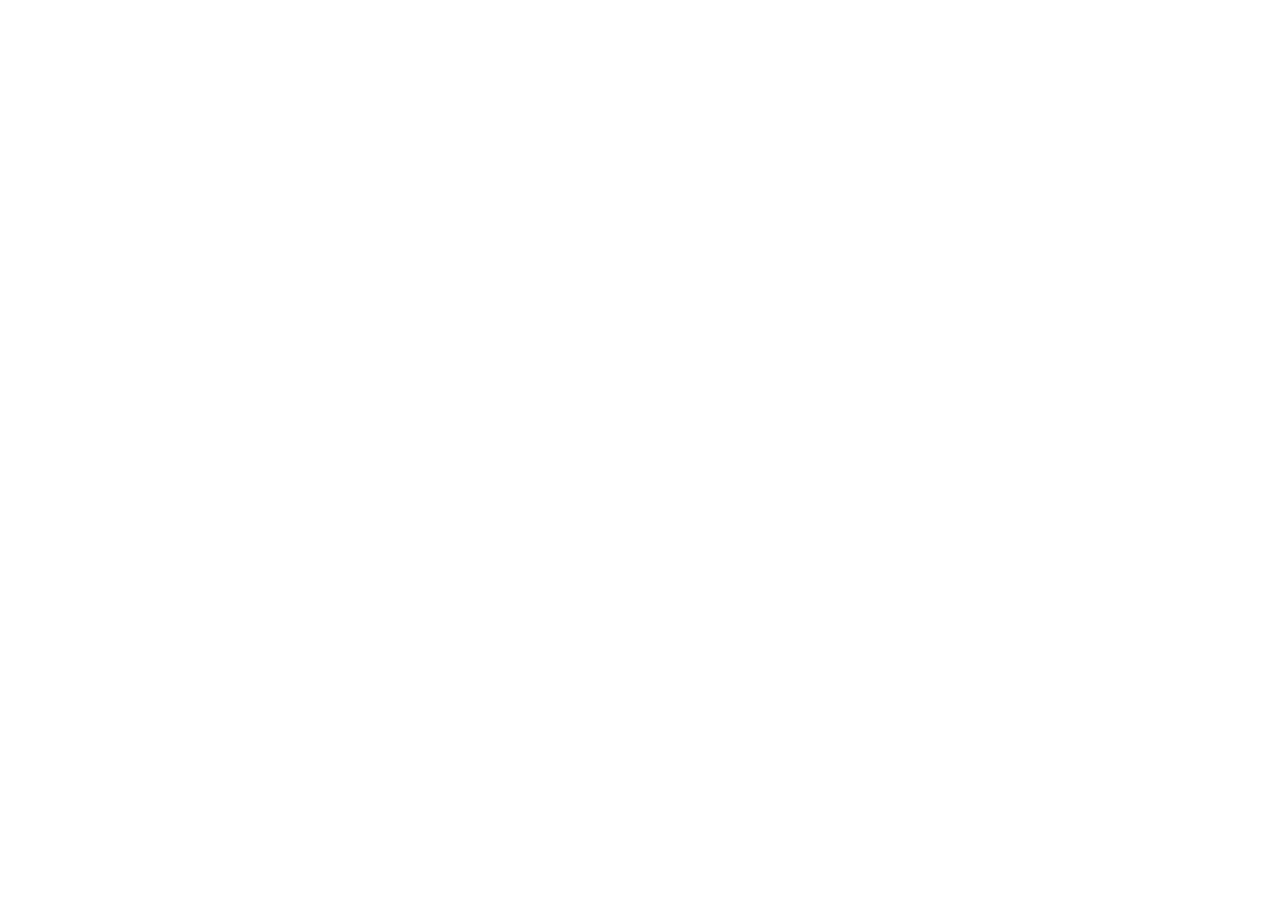
==== contact.html @ 656ab517 "Init : création du dépot,arborescense des fichiers et structure HTML de base" ====
<!doctype html>
<html lang="fr" data-theme="light">
  <head>
    <meta charset="UTF-8" />
    <meta name="viewport" content="width=device-width, initial-scale=1.0" />
    <title>AfriConnect Summit</title>
    <link rel="stylesheet" href="css/style.css" />
  </head>
  <body>
    <script src="js/main.js"></script>
  </body>
</html>
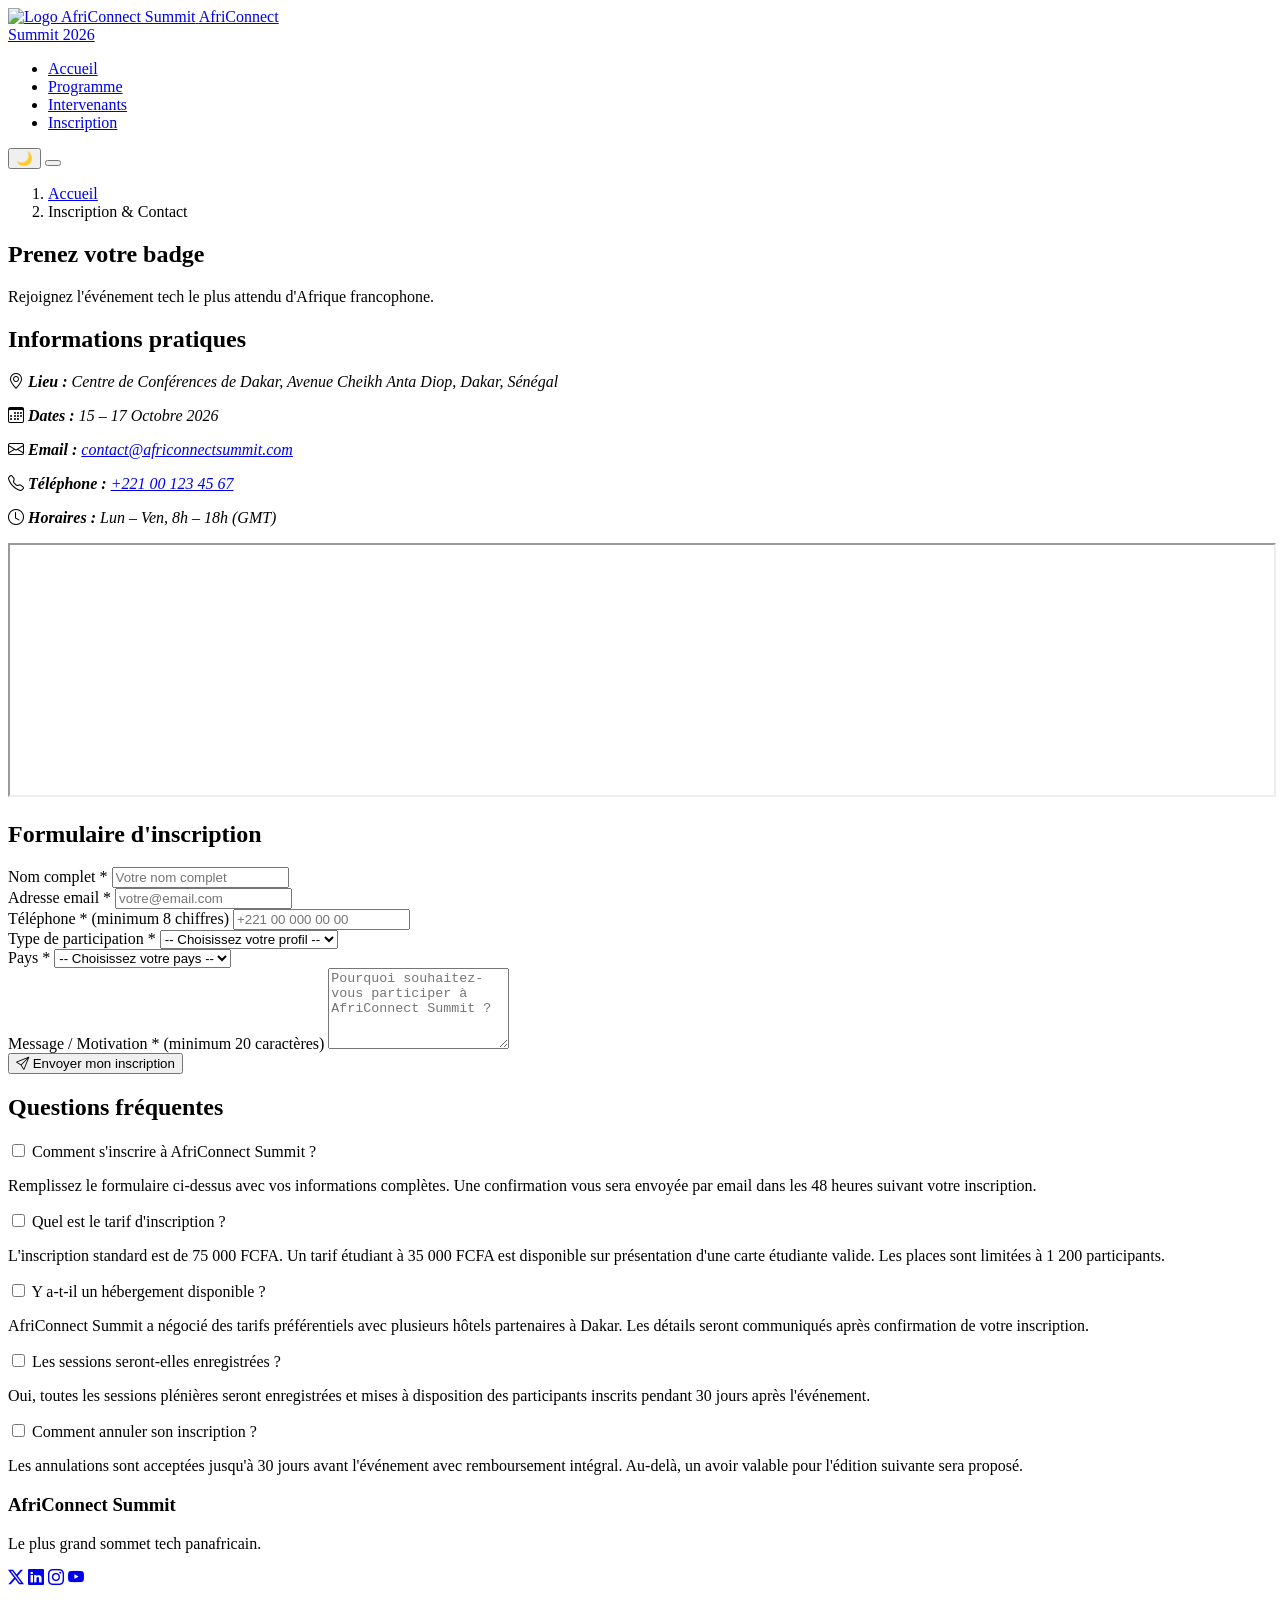
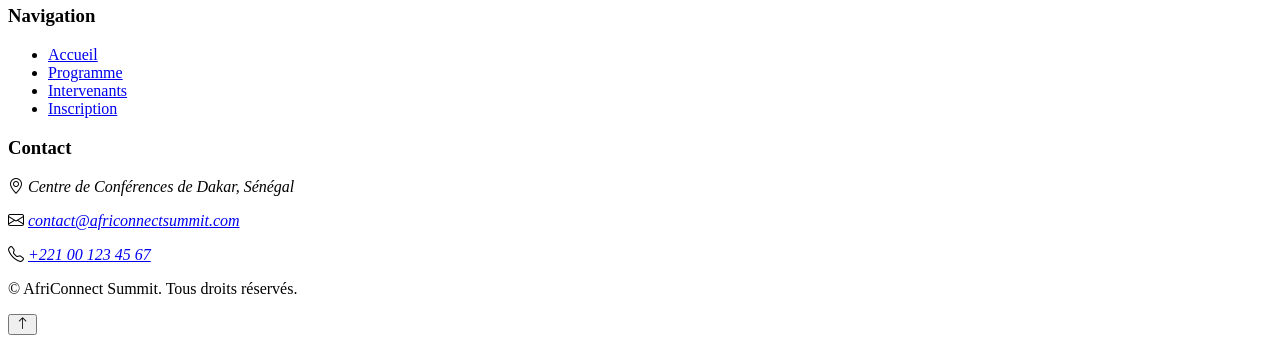
==== commit f0720155: "HTML : structure complète des 4 pages avec contenu" ====
--- a/contact.html
+++ b/contact.html
@@ -5,8 +5,287 @@
     <meta name="viewport" content="width=device-width, initial-scale=1.0" />
     <title>AfriConnect Summit</title>
     <link rel="stylesheet" href="css/style.css" />
+    <link rel="stylesheet" href="https://cdn.jsdelivr.net/npm/bootstrap-icons@1.11.3/font/bootstrap-icons.css" />
   </head>
   <body>
+    <header class="site-header">
+      <nav class="navbar" id="navbar" aria-label="Navigation principale">
+        <a href="index.html" class="navbar__brand" aria-label="AfriConnect Summit 2026 - Accueil">
+          <img src="images/logo.png" alt="Logo AfriConnect Summit" class="navbar__logo" />
+          <span>AfriConnect<br />Summit 2026</span>
+        </a>
+        <ul class="navbar__links">
+          <li><a href="index.html">Accueil</a></li>
+          <li><a href="programme.html">Programme</a></li>
+          <li><a href="intervenants.html">Intervenants</a></li>
+          <li><a href="contact.html" aria-current="page">Inscription</a></li>
+        </ul>
+        <div class="navbar__actions">
+          <button id="btn-theme" class="icon-btn" aria-label="Basculer le mode sombre">
+            <span id="theme-icon" aria-hidden="true">🌙</span>
+          </button>
+          <button id="btn-menu" class="hamburger" aria-label="Ouvrir le menu" aria-expanded="false">
+            <span></span><span></span><span></span>
+          </button>
+        </div>
+      </nav>
+    </header>
+
+    <main>
+      <section class="page-banner" aria-labelledby="contact-titre">
+        <nav class="breadcrumb" aria-label="Fil d'Ariane">
+          <ol>
+            <li><a href="index.html">Accueil</a></li>
+            <li aria-current="page">Inscription & Contact</li>
+          </ol>
+        </nav>
+        <h1 id="contact-titre">Prenez votre badge</h1>
+        <p>Rejoignez l'événement tech le plus attendu d'Afrique francophone.</p>
+      </section>
+
+      <section class="registration" aria-labelledby="form-titre">
+        <div class="registration__grid">
+          <aside class="registration__infos" aria-labelledby="infos-titre">
+            <h2 id="infos-titre">Informations pratiques</h2>
+            <address>
+              <p>
+                <i class="bi bi-geo-alt" aria-hidden="true"></i> <strong>Lieu :</strong> Centre de Conférences de Dakar, Avenue Cheikh Anta
+                Diop, Dakar, Sénégal
+              </p>
+              <p><i class="bi bi-calendar3" aria-hidden="true"></i> <strong>Dates :</strong> 15 – 17 Octobre 2026</p>
+              <p>
+                <i class="bi bi-envelope" aria-hidden="true"></i> <strong>Email :</strong>
+                <a href="mailto:contact@africonnectsummit.com">contact@africonnectsummit.com</a>
+              </p>
+              <p>
+                <i class="bi bi-telephone" aria-hidden="true"></i> <strong>Téléphone :</strong>
+                <a href="tel:+221001234567">+221 00 123 45 67</a>
+              </p>
+              <p><i class="bi bi-clock" aria-hidden="true"></i> <strong>Horaires :</strong> Lun – Ven, 8h – 18h (GMT)</p>
+            </address>
+
+            <div class="registration__map">
+              <iframe
+                src="https://www.google.com/maps?q=Dakar,Senegal&output=embed"
+                width="100%"
+                height="250"
+                allowfullscreen=""
+                loading="lazy"
+                title="Localisation du Centre de Conférences de Dakar"
+                referrerpolicy="no-referrer-when-downgrade"
+              ></iframe>
+            </div>
+          </aside>
+
+          <div class="registration__form">
+            <h2 id="form-titre">Formulaire d'inscription</h2>
+
+            <form id="form-inscription" novalidate>
+              <div class="field">
+                <label for="nom">Nom complet *</label>
+                <input
+                  type="text"
+                  id="nom"
+                  name="nom"
+                  placeholder="Votre nom complet"
+                  required
+                  aria-required="true"
+                  aria-describedby="nom-erreur"
+                />
+                <span id="nom-erreur" class="erreur-msg" role="alert" aria-live="polite"></span>
+              </div>
+
+              <div class="field">
+                <label for="email">Adresse email *</label>
+                <input
+                  type="email"
+                  id="email"
+                  name="email"
+                  placeholder="votre@email.com"
+                  required
+                  aria-required="true"
+                  aria-describedby="email-erreur"
+                />
+                <span id="email-erreur" class="erreur-msg" role="alert" aria-live="polite"></span>
+              </div>
+
+              <div class="field">
+                <label for="telephone">Téléphone * (minimum 8 chiffres)</label>
+                <input
+                  type="tel"
+                  id="telephone"
+                  name="telephone"
+                  placeholder="+221 00 000 00 00"
+                  required
+                  aria-required="true"
+                  aria-describedby="telephone-erreur"
+                />
+                <span id="telephone-erreur" class="erreur-msg" role="alert" aria-live="polite"></span>
+              </div>
+
+              <div class="field">
+                <label for="participation">Type de participation *</label>
+                <select id="participation" name="participation" required aria-required="true" aria-describedby="participation-erreur">
+                  <option value="">-- Choisissez votre profil --</option>
+                  <option value="developpeur">Développeur</option>
+                  <option value="entrepreneur">Entrepreneur</option>
+                  <option value="investisseur">Investisseur</option>
+                  <option value="etudiant">Étudiant</option>
+                  <option value="designer">Designer</option>
+                  <option value="manager">Manager / Chef de projet</option>
+                  <option value="autre">Autre</option>
+                </select>
+                <span id="participation-erreur" class="erreur-msg" role="alert" aria-live="polite"></span>
+              </div>
+
+              <div class="field">
+                <label for="pays">Pays *</label>
+                <select id="pays" name="pays" required aria-required="true" aria-describedby="pays-erreur">
+                  <option value="">-- Choisissez votre pays --</option>
+                  <option value="senegal">Sénégal</option>
+                  <option value="cote-ivoire">Côte d'Ivoire</option>
+                  <option value="mali">Mali</option>
+                  <option value="ghana">Ghana</option>
+                  <option value="nigeria">Nigeria</option>
+                  <option value="cameroun">Cameroun</option>
+                  <option value="maroc">Maroc</option>
+                  <option value="tunisie">Tunisie</option>
+                  <option value="kenya">Kenya</option>
+                  <option value="ethiopie">Éthiopie</option>
+                  <option value="burkina-faso">Burkina Faso</option>
+                  <option value="autre">Autre</option>
+                </select>
+                <span id="pays-erreur" class="erreur-msg" role="alert" aria-live="polite"></span>
+              </div>
+
+              <div class="field">
+                <label for="message">Message / Motivation * (minimum 20 caractères)</label>
+                <textarea
+                  id="message"
+                  name="message"
+                  rows="5"
+                  placeholder="Pourquoi souhaitez-vous participer à AfriConnect Summit ?"
+                  required
+                  aria-required="true"
+                  aria-describedby="message-erreur"
+                  minlength="20"
+                ></textarea>
+                <span id="message-erreur" class="erreur-msg" role="alert" aria-live="polite"></span>
+              </div>
+
+              <button type="submit" class="btn btn--fill"><i class="bi bi-send" aria-hidden="true"></i> Envoyer mon inscription</button>
+
+              <div id="success-msg" class="success-box" role="alert" aria-live="polite" hidden>
+                <i class="bi bi-check-circle" aria-hidden="true"></i>
+                Votre inscription a bien été reçue ! Nous vous contacterons très prochainement.
+              </div>
+            </form>
+          </div>
+        </div>
+      </section>
+
+      <section class="faq" aria-labelledby="faq-titre">
+        <h2 id="faq-titre" class="section-title">Questions fréquentes</h2>
+
+        <div class="accordion">
+          <div class="accordion__item">
+            <input type="checkbox" id="faq-1" class="accordion__toggle" />
+            <label for="faq-1" class="accordion__label">Comment s'inscrire à AfriConnect Summit ?</label>
+            <div class="accordion__content">
+              <p>
+                Remplissez le formulaire ci-dessus avec vos informations complètes. Une confirmation vous sera envoyée par email dans les 48
+                heures suivant votre inscription.
+              </p>
+            </div>
+          </div>
+
+          <div class="accordion__item">
+            <input type="checkbox" id="faq-2" class="accordion__toggle" />
+            <label for="faq-2" class="accordion__label">Quel est le tarif d'inscription ?</label>
+            <div class="accordion__content">
+              <p>
+                L'inscription standard est de 75 000 FCFA. Un tarif étudiant à 35 000 FCFA est disponible sur présentation d'une carte
+                étudiante valide. Les places sont limitées à 1 200 participants.
+              </p>
+            </div>
+          </div>
+
+          <div class="accordion__item">
+            <input type="checkbox" id="faq-3" class="accordion__toggle" />
+            <label for="faq-3" class="accordion__label">Y a-t-il un hébergement disponible ?</label>
+            <div class="accordion__content">
+              <p>
+                AfriConnect Summit a négocié des tarifs préférentiels avec plusieurs hôtels partenaires à Dakar. Les détails seront
+                communiqués après confirmation de votre inscription.
+              </p>
+            </div>
+          </div>
+
+          <div class="accordion__item">
+            <input type="checkbox" id="faq-4" class="accordion__toggle" />
+            <label for="faq-4" class="accordion__label">Les sessions seront-elles enregistrées ?</label>
+            <div class="accordion__content">
+              <p>
+                Oui, toutes les sessions plénières seront enregistrées et mises à disposition des participants inscrits pendant 30 jours
+                après l'événement.
+              </p>
+            </div>
+          </div>
+
+          <div class="accordion__item">
+            <input type="checkbox" id="faq-5" class="accordion__toggle" />
+            <label for="faq-5" class="accordion__label">Comment annuler son inscription ?</label>
+            <div class="accordion__content">
+              <p>
+                Les annulations sont acceptées jusqu'à 30 jours avant l'événement avec remboursement intégral. Au-delà, un avoir valable
+                pour l'édition suivante sera proposé.
+              </p>
+            </div>
+          </div>
+        </div>
+      </section>
+    </main>
+
+    <footer class="site-footer">
+      <div class="site-footer__grid">
+        <div class="site-footer__col">
+          <h3>AfriConnect Summit</h3>
+          <p>Le plus grand sommet tech panafricain.</p>
+          <nav class="social-links" aria-label="Réseaux sociaux">
+            <a href="#" aria-label="Twitter"><i class="bi bi-twitter-x" aria-hidden="true"></i></a>
+            <a href="#" aria-label="LinkedIn"><i class="bi bi-linkedin" aria-hidden="true"></i></a>
+            <a href="#" aria-label="Instagram"><i class="bi bi-instagram" aria-hidden="true"></i></a>
+            <a href="#" aria-label="YouTube"><i class="bi bi-youtube" aria-hidden="true"></i></a>
+          </nav>
+        </div>
+        <div class="site-footer__col">
+          <h3>Navigation</h3>
+          <ul>
+            <li><a href="index.html">Accueil</a></li>
+            <li><a href="programme.html">Programme</a></li>
+            <li><a href="intervenants.html">Intervenants</a></li>
+            <li><a href="contact.html">Inscription</a></li>
+          </ul>
+        </div>
+        <div class="site-footer__col">
+          <h3>Contact</h3>
+          <address>
+            <p><i class="bi bi-geo-alt" aria-hidden="true"></i> Centre de Conférences de Dakar, Sénégal</p>
+            <p>
+              <i class="bi bi-envelope" aria-hidden="true"></i>
+              <a href="mailto:contact@africonnectsummit.com">contact@africonnectsummit.com</a>
+            </p>
+            <p><i class="bi bi-telephone" aria-hidden="true"></i> <a href="tel:+221001234567">+221 00 123 45 67</a></p>
+          </address>
+        </div>
+      </div>
+      <div class="site-footer__bottom">
+        <p>&copy; <span id="annee-footer"></span> AfriConnect Summit. Tous droits réservés.</p>
+        <button id="btn-top" class="back-to-top" aria-label="Retourner en haut de la page">
+          <i class="bi bi-arrow-up" aria-hidden="true"></i>
+        </button>
+      </div>
+    </footer>
     <script src="js/main.js"></script>
   </body>
 </html>
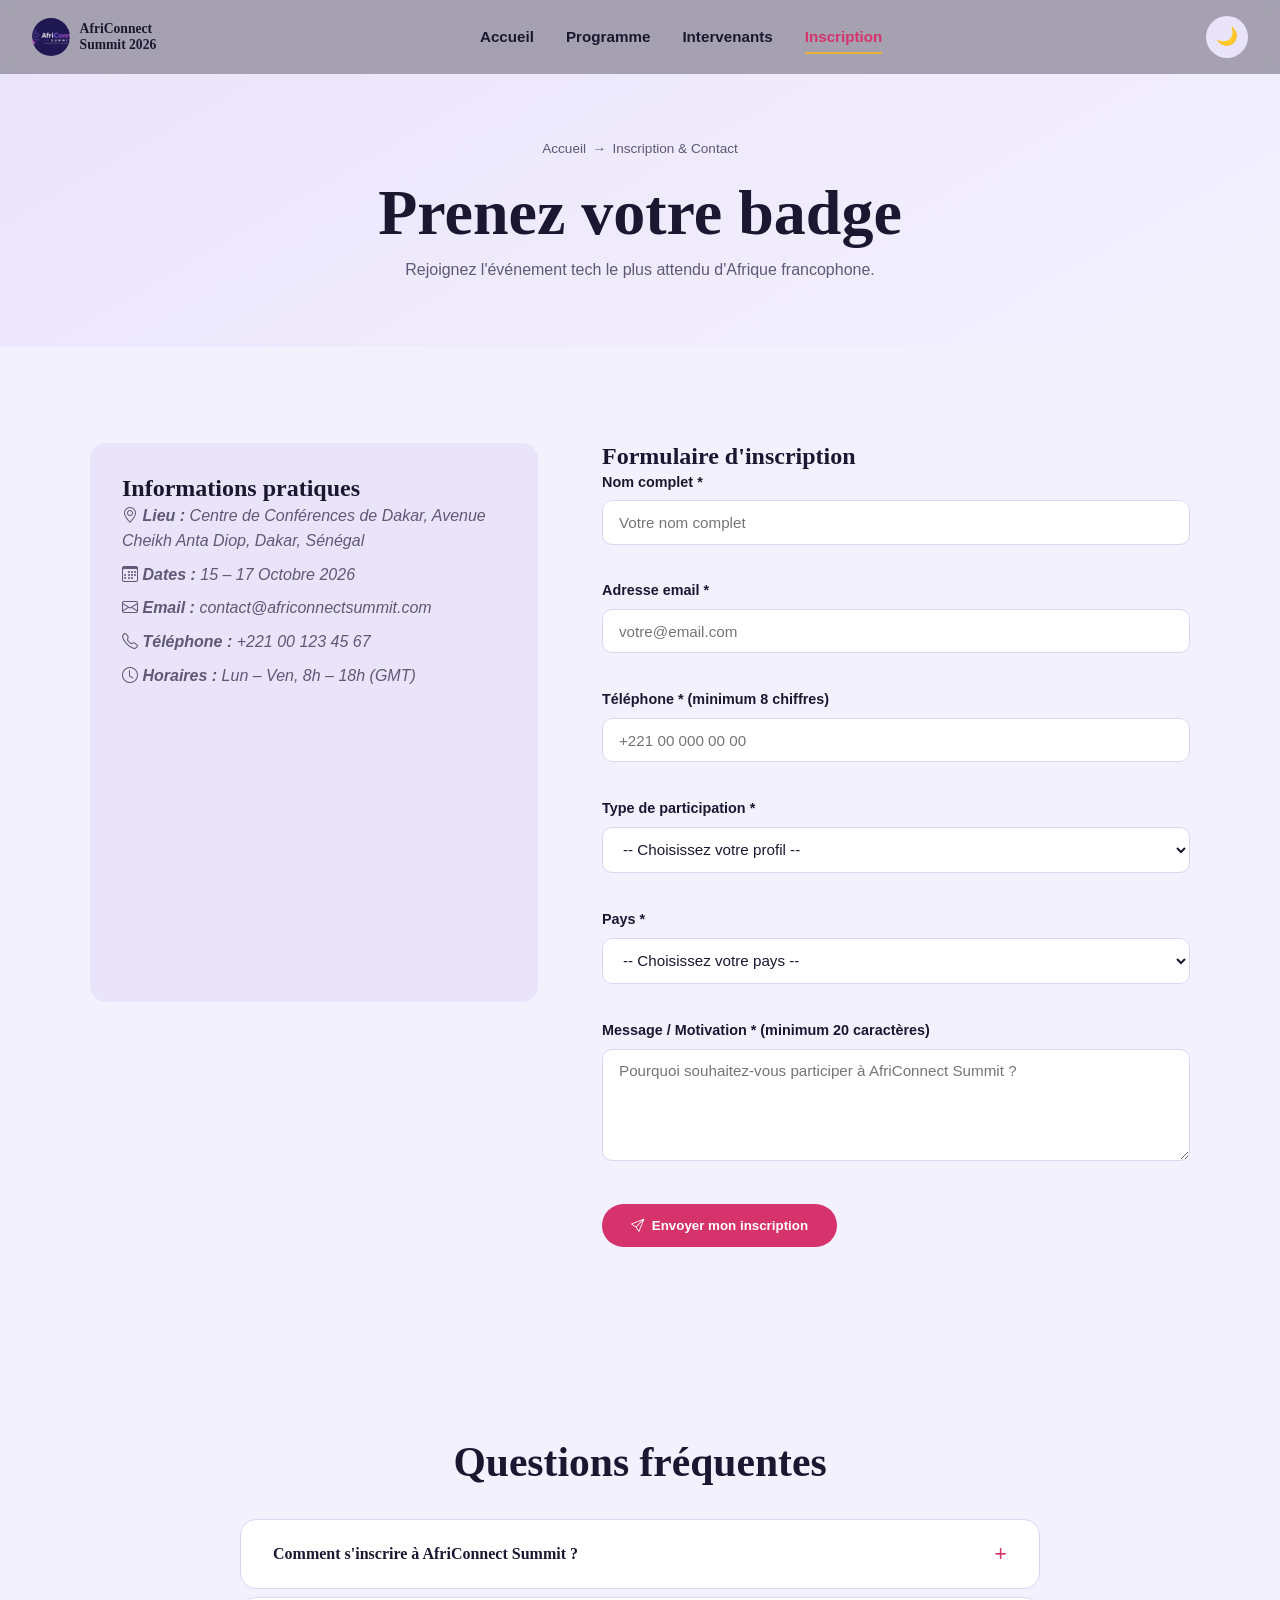
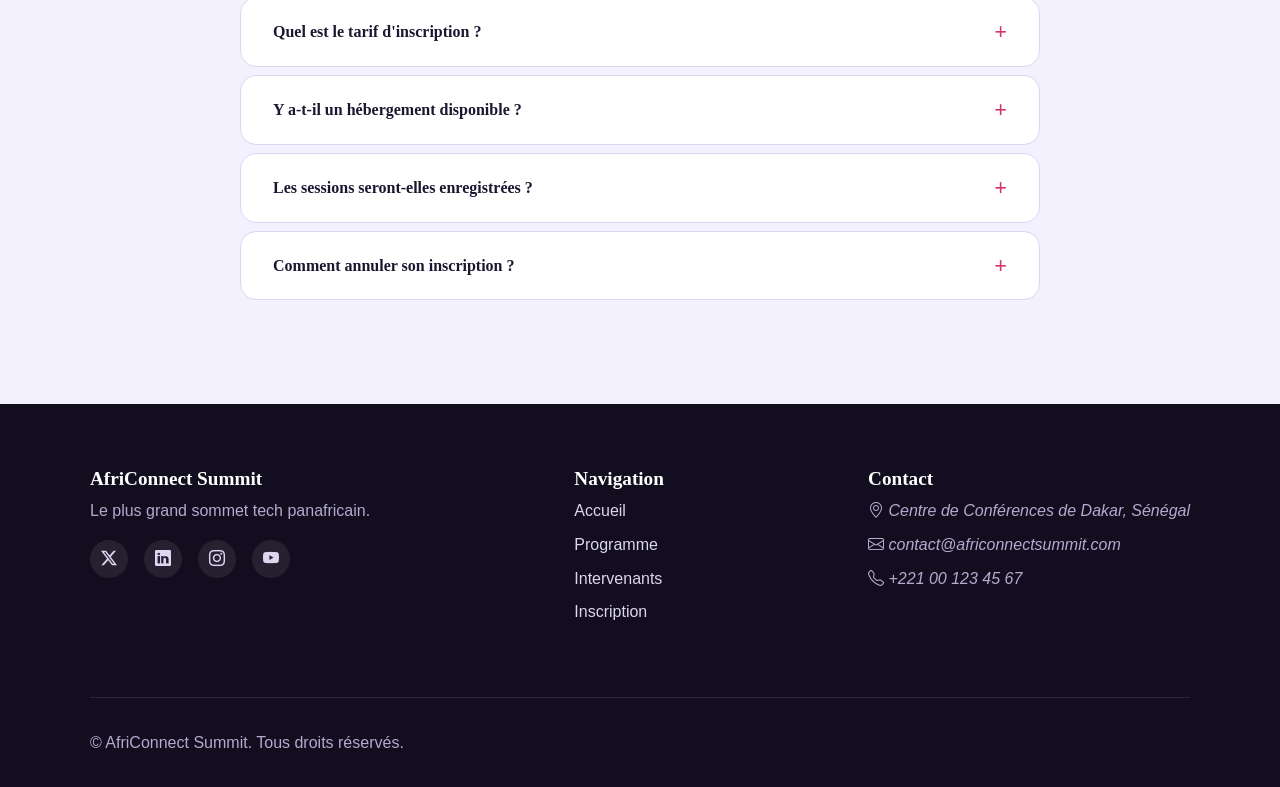
==== commit 1a61a74b: "HTML & CSS : mise a jour HTML et mise en page CSS (Flexbox, Grid, responsive, animations)" ====
--- a/contact.html
+++ b/contact.html
@@ -11,7 +11,7 @@
     <header class="site-header">
       <nav class="navbar" id="navbar" aria-label="Navigation principale">
         <a href="index.html" class="navbar__brand" aria-label="AfriConnect Summit 2026 - Accueil">
-          <img src="images/logo.png" alt="Logo AfriConnect Summit" class="navbar__logo" />
+          <img src="images/AfriConnet_Logo.jpeg" alt="Logo AfriConnect Summit" class="navbar__logo" />
           <span>AfriConnect<br />Summit 2026</span>
         </a>
         <ul class="navbar__links">
--- a/css/style.css
+++ b/css/style.css
@@ -0,0 +1,1192 @@
+/*  1. VARIABLES CSS */
+:root {
+  --clr-ink: #120e1f;
+  --clr-paper: #f4f1ff;
+  --clr-magenta: #d6336c;
+  --clr-teal: #0f9b8e;
+  --clr-gold: #e8b33d;
+
+  --fond-page: var(--clr-paper);
+  --fond-carte: #ffffff;
+  --fond-alterne: #eae4fa;
+  --texte-principal: #1c1730;
+  --texte-secondaire: #5f5876;
+  --bordure: #ddd5f2;
+
+  --police-titre: "Fraunces", serif;
+  --police-texte: "Manrope", sans-serif;
+
+  --esp-xs: 0.5rem;
+  --esp-sm: 1rem;
+  --esp-md: 2rem;
+  --esp-lg: 4rem;
+  --esp-xl: 6rem;
+
+  --radius: 16px;
+  --ombre: 0 12px 32px rgba(18, 14, 31, 0.1);
+  --ombre-forte: 0 22px 48px rgba(18, 14, 31, 0.18);
+  --halo-magenta: 0 0 0 4px rgba(214, 51, 108, 0.15), 0 20px 40px rgba(214, 51, 108, 0.25);
+  --transition: 0.25s ease;
+}
+
+[data-theme="dark"] {
+  --fond-page: var(--clr-ink);
+  --fond-carte: #1b1530;
+  --fond-alterne: #221b3a;
+  --texte-principal: #f4f1ff;
+  --texte-secondaire: #b3abcf;
+  --bordure: #332b52;
+  --ombre: 0 12px 32px rgba(0, 0, 0, 0.4);
+  --ombre-forte: 0 22px 48px rgba(0, 0, 0, 0.55);
+}
+
+/* 2. RESET & BASE */
+* {
+  margin: 0;
+  padding: 0;
+  box-sizing: border-box;
+}
+html {
+  scroll-behavior: smooth;
+}
+
+body {
+  font-family: var(--police-texte);
+  background-color: var(--fond-page);
+  color: var(--texte-principal);
+  line-height: 1.6;
+  transition:
+    background-color var(--transition),
+    color var(--transition);
+  overflow-x: hidden;
+}
+
+h1,
+h2,
+h3 {
+  font-family: var(--police-titre);
+  font-weight: 700;
+  line-height: 1.15;
+}
+h1 {
+  font-size: clamp(2.4rem, 5vw, 4rem);
+}
+h2.section-title {
+  font-size: clamp(1.8rem, 3.5vw, 2.6rem);
+  margin-bottom: var(--esp-md);
+}
+h3 {
+  font-size: 1.2rem;
+  margin-bottom: var(--esp-xs);
+}
+p {
+  color: var(--texte-secondaire);
+}
+a {
+  text-decoration: none;
+  color: inherit;
+}
+img {
+  max-width: 100%;
+  display: block;
+}
+ul,
+ol {
+  list-style: none;
+  margin: 0;
+  padding: 0;
+}
+button {
+  font-family: var(--police-texte);
+  cursor: pointer;
+  border: none;
+  background: none;
+}
+
+.sr-only {
+  position: absolute;
+  width: 1px;
+  height: 1px;
+  overflow: hidden;
+  clip: rect(0 0 0 0);
+}
+
+section {
+  padding: var(--esp-xl) var(--esp-md);
+}
+.section-title {
+  text-align: center;
+}
+
+a:focus-visible,
+button:focus-visible,
+input:focus-visible,
+select:focus-visible,
+textarea:focus-visible,
+label:focus-visible {
+  outline: 3px solid var(--clr-gold);
+  outline-offset: 2px;
+}
+
+.btn {
+  display: inline-flex;
+  align-items: center;
+  gap: 0.5rem;
+  padding: 0.9rem 1.8rem;
+  border-radius: 100px;
+  font-weight: 700;
+  transition:
+    transform var(--transition),
+    box-shadow var(--transition),
+    background-color var(--transition);
+}
+.btn--fill {
+  background-color: var(--clr-magenta);
+  color: #fff;
+}
+.btn--outline {
+  background-color: #fff;
+  border: 2px solid #fff;
+  color: var(--clr-magenta);
+}
+.btn--outline:hover {
+  background-color: var(--clr-magenta);
+  border-color: var(--clr-magenta);
+  color: #fff;
+}
+.btn:hover {
+  transform: translateY(-3px);
+  box-shadow: var(--ombre);
+}
+.btn--fill:hover {
+  background-color: var(--clr-teal);
+}
+/* ------------------------------------------------------------
+   3. NAVBAR (Flexbox #1)
+   ------------------------------------------------------------ */
+.site-header {
+  position: sticky;
+  top: 0;
+  z-index: 100;
+}
+
+.navbar {
+  display: flex;
+  align-items: center;
+  justify-content: space-between;
+  padding: 1rem var(--esp-md);
+  background-color: rgba(18, 14, 31, 0.35);
+  backdrop-filter: blur(6px);
+  transition:
+    background-color var(--transition),
+    box-shadow var(--transition),
+    padding var(--transition);
+}
+
+.navbar.scrolled {
+  background-color: var(--fond-carte);
+  box-shadow: var(--ombre);
+  padding: 0.6rem var(--esp-md);
+}
+
+.navbar__brand {
+  display: flex;
+  align-items: center;
+  gap: 0.6rem;
+  font-family: var(--police-titre);
+  font-weight: 700;
+  font-size: 0.85rem;
+  line-height: 1.2;
+}
+
+/* Logo image (remplace l'ancien rond "AC" texte) */
+.navbar__logo {
+  width: 38px;
+  height: 38px;
+  border-radius: 50%;
+  object-fit: cover;
+  flex-shrink: 0;
+}
+
+.navbar__links {
+  display: flex;
+  gap: var(--esp-md);
+}
+
+.navbar__links a {
+  font-weight: 600;
+  font-size: 0.95rem;
+  padding: 0.4rem 0;
+  border-bottom: 2px solid transparent;
+  transition:
+    border-color var(--transition),
+    color var(--transition);
+}
+
+.navbar__links a:hover,
+.navbar__links a[aria-current="page"] {
+  color: var(--clr-magenta);
+  border-color: var(--clr-gold);
+}
+
+.navbar__actions {
+  display: flex;
+  align-items: center;
+  gap: var(--esp-sm);
+}
+
+.icon-btn {
+  width: 42px;
+  height: 42px;
+  border-radius: 50%;
+  background-color: var(--fond-alterne);
+  display: flex;
+  align-items: center;
+  justify-content: center;
+  transition:
+    transform var(--transition),
+    background-color var(--transition);
+}
+.icon-btn:hover {
+  background-color: var(--clr-gold);
+  transform: rotate(15deg);
+}
+
+#theme-icon {
+  font-size: 1.1rem;
+  line-height: 1;
+}
+
+.hamburger {
+  display: none;
+  flex-direction: column;
+  gap: 5px;
+  width: 30px;
+}
+.hamburger span {
+  height: 2px;
+  background-color: var(--texte-principal);
+  border-radius: 2px;
+  transition:
+    transform var(--transition),
+    opacity var(--transition);
+}
+.hamburger[aria-expanded="true"] span:nth-child(1) {
+  transform: translateY(7px) rotate(45deg);
+}
+.hamburger[aria-expanded="true"] span:nth-child(2) {
+  opacity: 0;
+}
+.hamburger[aria-expanded="true"] span:nth-child(3) {
+  transform: translateY(-7px) rotate(-45deg);
+}
+
+/* ------------------------------------------------------------
+   4. HERO — fond vidéo/photo + compte à rebours "chiffres nus"
+   ------------------------------------------------------------ */
+.hero {
+  position: relative;
+  display: flex;
+  align-items: center;
+  justify-content: space-between;
+  gap: var(--esp-lg);
+  min-height: 100vh;
+  padding: var(--esp-lg) var(--esp-md);
+  overflow: hidden;
+  opacity: 0;
+  transform: translateY(24px);
+  animation: apparition 0.9s ease forwards 0.15s;
+}
+
+.hero__bg-video,
+.hero__bg-photo {
+  position: absolute;
+  inset: 0;
+  width: 100%;
+  height: 100%;
+  object-fit: cover;
+  z-index: -2;
+}
+
+.hero::before {
+  content: "";
+  position: absolute;
+  inset: 0;
+  background: linear-gradient(150deg, rgba(18, 14, 31, 0.78) 40%, rgba(18, 14, 31, 0.55) 100%);
+  z-index: -1;
+}
+
+.hero__content .hero__eyebrow {
+  color: var(--clr-gold);
+}
+.hero__content .hero__title,
+.hero__content .hero__text {
+  color: #f4f1ff;
+}
+
+@keyframes apparition {
+  to {
+    opacity: 1;
+    transform: translateY(0);
+  }
+}
+
+.hero__content {
+  flex: 1 1 480px;
+  max-width: 560px;
+  position: relative;
+  z-index: 1;
+}
+
+.hero__eyebrow {
+  font-weight: 700;
+  text-transform: uppercase;
+  letter-spacing: 0.08em;
+  font-size: 0.85rem;
+  margin-bottom: var(--esp-sm);
+}
+
+.hero__title {
+  margin-bottom: var(--esp-sm);
+}
+.hero__text {
+  max-width: 480px;
+  margin-bottom: var(--esp-md);
+}
+.hero__cta {
+  display: flex;
+  gap: var(--esp-sm);
+  flex-wrap: wrap;
+}
+
+/* Compte à rebours — option "chiffres nus", aligné en bas du hero */
+.hero__countdown {
+  align-self: flex-end;
+  margin-bottom: 2rem;
+  margin-top: var(--esp-md);
+  position: relative;
+  z-index: 1;
+}
+
+.countdown-bare {
+  display: flex;
+  gap: 2rem;
+}
+
+.countdown-bare__item span {
+  display: block;
+  font-family: var(--police-titre);
+  font-size: 2rem;
+  font-weight: 700;
+  color: #fff;
+  line-height: 1;
+}
+
+.countdown-bare__item small {
+  display: block;
+  margin-top: 0.3rem;
+  font-size: 0.75rem;
+  color: var(--clr-gold);
+  text-transform: uppercase;
+  letter-spacing: 0.06em;
+}
+
+/* ------------------------------------------------------------
+   5. CHIFFRES CLÉS (CSS Grid #1) — avec hover magenta
+   ------------------------------------------------------------ */
+.stats {
+  text-align: center;
+}
+.stats__grid {
+  display: grid;
+  grid-template-columns: repeat(4, 1fr);
+  gap: var(--esp-md);
+  max-width: 1100px;
+  margin: 0 auto;
+}
+
+.stats__item {
+  background-color: var(--fond-carte);
+  border-radius: var(--radius);
+  padding: var(--esp-md) var(--esp-sm);
+  border-top: 3px solid var(--clr-gold);
+  border-left: 2px solid transparent;
+  border-right: 2px solid transparent;
+  border-bottom: 2px solid transparent;
+  transition:
+    transform var(--transition),
+    box-shadow var(--transition),
+    border-color var(--transition);
+}
+.stats__item:hover {
+  transform: translateY(-4px);
+  border-color: var(--clr-magenta);
+  box-shadow: var(--halo-magenta);
+}
+
+.compteur {
+  display: block;
+  font-family: var(--police-titre);
+  font-size: clamp(2rem, 4vw, 3rem);
+  font-weight: 700;
+  color: var(--clr-magenta);
+}
+
+/* ------------------------------------------------------------
+   6. POURQUOI PARTICIPER (Flexbox #3) — avec hover magenta
+   ------------------------------------------------------------ */
+.raisons__liste {
+  display: flex;
+  gap: var(--esp-md);
+  flex-wrap: wrap;
+  justify-content: center;
+}
+
+.raison {
+  flex: 1 1 280px;
+  max-width: 340px;
+  background-color: var(--fond-carte);
+  border-left: 4px solid var(--clr-teal);
+  border-top: 2px solid transparent;
+  border-right: 2px solid transparent;
+  border-bottom: 2px solid transparent;
+  border-radius: var(--radius);
+  padding: var(--esp-md);
+  transition:
+    transform var(--transition),
+    box-shadow var(--transition),
+    border-color var(--transition);
+}
+.raison:hover {
+  transform: translateY(-6px);
+  border-color: var(--clr-magenta);
+  border-left-color: var(--clr-magenta);
+  box-shadow: var(--halo-magenta);
+}
+.raison i {
+  font-size: 1.7rem;
+  color: var(--clr-magenta);
+  margin-bottom: var(--esp-xs);
+}
+
+/* ------------------------------------------------------------
+   7. INTERVENANTS VEDETTES (CSS Grid #2)
+   ------------------------------------------------------------ */
+.speakers-preview__head {
+  display: flex;
+  justify-content: space-between;
+  align-items: center;
+  flex-wrap: wrap;
+  gap: var(--esp-sm);
+  max-width: 1100px;
+  margin: 0 auto var(--esp-md);
+}
+.speakers-preview__head .section-title {
+  margin-bottom: 0;
+  text-align: left;
+}
+.speakers-preview__grid {
+  display: grid;
+  grid-template-columns: repeat(4, 1fr);
+  gap: var(--esp-md);
+  max-width: 1100px;
+  margin: 0 auto;
+}
+
+/* ------------------------------------------------------------
+   8. CARTE INTERVENANT — avec hover magenta + zoom photo
+   ------------------------------------------------------------ */
+.speaker-card {
+  background-color: var(--fond-carte);
+  border-radius: var(--radius);
+  overflow: hidden;
+  border: 2px solid transparent;
+  transition:
+    transform var(--transition),
+    box-shadow var(--transition),
+    border-color var(--transition);
+}
+.speaker-card:hover {
+  transform: translateY(-6px);
+  border-color: var(--clr-magenta);
+  box-shadow: var(--halo-magenta);
+}
+.speaker-card.masquee {
+  display: none;
+}
+
+.speaker-card img {
+  width: 100%;
+  height: 210px;
+  object-fit: cover;
+  transition: transform var(--transition);
+}
+.speaker-card:hover img {
+  transform: scale(1.06);
+}
+
+.speaker-card__body {
+  padding: var(--esp-sm);
+}
+.speaker-card__pays {
+  font-size: 0.85rem;
+}
+
+/* ------------------------------------------------------------
+   9. TÉMOIGNAGES
+   ------------------------------------------------------------ */
+.testimonials {
+  text-align: center;
+}
+
+.testimonials__wrapper {
+  display: flex;
+  align-items: center;
+  gap: var(--esp-sm);
+  max-width: 1100px;
+  margin: 0 auto;
+}
+
+.testimonials__track {
+  display: flex;
+  gap: var(--esp-md);
+  overflow-x: auto;
+  scroll-snap-type: x mandatory;
+  scroll-behavior: smooth;
+  flex: 1;
+  padding: 0.5rem 0;
+}
+.testimonials__track::-webkit-scrollbar {
+  display: none;
+}
+
+.testimonial-card {
+  flex: 0 0 300px;
+  scroll-snap-align: start;
+  background-color: var(--fond-carte);
+  border: 2px solid transparent;
+  border-radius: var(--radius);
+  overflow: hidden;
+  text-align: left;
+  transition:
+    transform var(--transition),
+    box-shadow var(--transition),
+    border-color var(--transition);
+}
+.testimonial-card:hover {
+  transform: translateY(-6px);
+  border-color: var(--clr-magenta);
+  box-shadow: var(--halo-magenta);
+}
+
+.testimonial-card__banner {
+  background: linear-gradient(135deg, var(--clr-magenta), var(--clr-ink));
+  padding: 1.5rem 0;
+  display: flex;
+  justify-content: center;
+}
+.testimonial-card__banner img {
+  width: 72px;
+  height: 72px;
+  border-radius: 50%;
+  object-fit: cover;
+  border: 3px solid #fff;
+}
+
+.testimonial-card h3 {
+  padding: 1rem 1rem 0;
+}
+.testimonial-card__role {
+  padding: 0 1rem;
+  font-size: 0.85rem;
+  color: var(--clr-teal);
+  font-weight: 600;
+}
+.testimonial-card__quote {
+  padding: 0.8rem 1rem 1.2rem;
+  font-size: 0.9rem;
+  font-style: italic;
+}
+
+.testimonials__nav {
+  width: 40px;
+  height: 40px;
+  border-radius: 50%;
+  background-color: var(--fond-alterne);
+  color: var(--texte-principal);
+  display: flex;
+  align-items: center;
+  justify-content: center;
+  flex-shrink: 0;
+  transition: background-color var(--transition);
+}
+.testimonials__nav:hover {
+  background-color: var(--clr-magenta);
+  color: #fff;
+}
+
+/* ------------------------------------------------------------
+   10. SPONSORS — couleurs réelles des médailles (or/argent/bronze)
+   ------------------------------------------------------------ */
+.sponsors {
+  text-align: center;
+}
+.sponsors__tier {
+  margin-bottom: var(--esp-md);
+}
+.sponsors__row {
+  display: flex;
+  gap: var(--esp-md);
+  flex-wrap: wrap;
+  justify-content: center;
+  align-items: center;
+}
+.sponsors__row span {
+  border-radius: var(--radius);
+  font-weight: 700;
+  transition: transform var(--transition);
+}
+.sponsors__row span:hover {
+  transform: translateY(-3px);
+}
+
+.sponsors__tier--or span {
+  background: linear-gradient(135deg, #ffd983, #e8b33d);
+  color: #3b2b06;
+  padding: 1.4rem 2.2rem;
+  font-size: 1.1rem;
+}
+.sponsors__tier--argent span {
+  background: linear-gradient(135deg, #ececf3, #b9b9c6);
+  color: #2c2c34;
+  padding: 1rem 1.6rem;
+  font-size: 0.95rem;
+}
+.sponsors__tier--bronze span {
+  background: linear-gradient(135deg, #d8a873, #a9673a);
+  color: #3a2312;
+  padding: 0.7rem 1.2rem;
+  font-size: 0.85rem;
+}
+
+/* ------------------------------------------------------------
+   11. FOOTER (Flexbox #4)
+   ------------------------------------------------------------ */
+.site-footer {
+  background-color: var(--clr-ink);
+  color: #dcd6f0;
+  padding: var(--esp-lg) var(--esp-md) var(--esp-md);
+}
+.site-footer h3 {
+  color: #fff;
+}
+.site-footer p {
+  color: #b3abcf;
+}
+.site-footer__grid {
+  display: flex;
+  gap: var(--esp-lg);
+  flex-wrap: wrap;
+  justify-content: space-between;
+  max-width: 1100px;
+  margin: 0 auto var(--esp-lg);
+}
+
+.social-links {
+  display: flex;
+  gap: var(--esp-sm);
+  margin-top: var(--esp-sm);
+}
+.social-links a {
+  width: 38px;
+  height: 38px;
+  border-radius: 50%;
+  background-color: rgba(255, 255, 255, 0.08);
+  display: flex;
+  align-items: center;
+  justify-content: center;
+  transition:
+    background-color var(--transition),
+    transform var(--transition);
+}
+.social-links a:hover {
+  background-color: var(--clr-magenta);
+  transform: translateY(-3px);
+}
+
+.site-footer__col ul li {
+  margin-bottom: 0.5rem;
+}
+.site-footer__col ul a:hover {
+  color: var(--clr-gold);
+}
+.site-footer__col address p {
+  margin-bottom: 0.5rem;
+}
+.site-footer__col address a:hover {
+  color: var(--clr-gold);
+}
+
+.site-footer__bottom {
+  display: flex;
+  justify-content: space-between;
+  align-items: center;
+  max-width: 1100px;
+  margin: 0 auto;
+  padding-top: var(--esp-md);
+  border-top: 1px solid rgba(255, 255, 255, 0.1);
+}
+
+.back-to-top {
+  width: 44px;
+  height: 44px;
+  border-radius: 50%;
+  background-color: var(--clr-magenta);
+  color: #fff;
+  display: flex;
+  align-items: center;
+  justify-content: center;
+  position: fixed;
+  bottom: 24px;
+  right: 24px;
+  opacity: 0;
+  pointer-events: none;
+  transform: translateY(10px);
+  transition:
+    opacity var(--transition),
+    transform var(--transition),
+    background-color var(--transition);
+  z-index: 90;
+}
+.back-to-top.visible {
+  opacity: 1;
+  pointer-events: auto;
+  transform: translateY(0);
+}
+.back-to-top:hover {
+  background-color: var(--clr-teal);
+}
+
+/* ------------------------------------------------------------
+   12. BANNIÈRE INTERNE + FIL D'ARIANE (bug numérotation corrigé)
+   ------------------------------------------------------------ */
+.page-banner {
+  background: linear-gradient(150deg, var(--fond-alterne), var(--fond-page));
+  text-align: center;
+  padding: var(--esp-lg) var(--esp-md);
+}
+
+.breadcrumb ol {
+  list-style: none;
+  margin: 0;
+  padding: 0;
+  display: flex;
+  justify-content: center;
+  gap: 0.4rem;
+  font-size: 0.85rem;
+  color: var(--texte-secondaire);
+  margin-bottom: var(--esp-sm);
+}
+.breadcrumb ol li:not(:last-child)::after {
+  content: "→";
+  margin-left: 0.4rem;
+}
+.breadcrumb a:hover {
+  color: var(--clr-magenta);
+}
+.page-banner h1 {
+  margin-bottom: var(--esp-xs);
+}
+
+/* ------------------------------------------------------------
+   13. PROGRAMME — Onglets, tableaux, thématiques (hover magenta)
+   ------------------------------------------------------------ */
+.agenda__tabs {
+  display: flex;
+  gap: var(--esp-sm);
+  justify-content: center;
+  margin-bottom: var(--esp-md);
+  flex-wrap: wrap;
+}
+.tab {
+  display: flex;
+  align-items: center;
+  gap: 0.5rem;
+  padding: 0.8rem 1.4rem;
+  border-radius: 100px;
+  background-color: var(--fond-alterne);
+  font-weight: 600;
+  transition:
+    background-color var(--transition),
+    color var(--transition);
+}
+.tab__num {
+  font-family: var(--police-titre);
+  font-weight: 700;
+  opacity: 0.6;
+}
+.tab--actif {
+  background-color: var(--clr-magenta);
+  color: #fff;
+}
+.tab--actif .tab__num {
+  opacity: 1;
+}
+
+.agenda__panel {
+  display: none;
+  max-width: 950px;
+  margin: 0 auto;
+  overflow-x: auto;
+}
+.agenda__panel--actif {
+  display: block;
+}
+
+table {
+  width: 100%;
+  border-collapse: collapse;
+  background-color: var(--fond-carte);
+  border-radius: var(--radius);
+  overflow: hidden;
+  box-shadow: var(--ombre);
+}
+thead {
+  background-color: var(--clr-ink);
+}
+thead th {
+  color: #fff;
+  text-align: left;
+  padding: 0.9rem 1rem;
+  font-family: var(--police-titre);
+  font-size: 0.9rem;
+}
+tbody td {
+  padding: 0.9rem 1rem;
+  border-bottom: 1px solid var(--bordure);
+  font-size: 0.9rem;
+}
+tbody tr:nth-child(even) {
+  background-color: var(--fond-alterne);
+}
+tbody tr:hover {
+  background-color: var(--clr-gold);
+  color: var(--clr-ink);
+}
+
+.themes__grid {
+  display: grid;
+  grid-template-columns: repeat(2, 1fr);
+  gap: var(--esp-md);
+  max-width: 900px;
+  margin: 0 auto;
+}
+.theme-card {
+  background-color: var(--fond-carte);
+  border: 2px solid transparent;
+  border-radius: var(--radius);
+  padding: var(--esp-md);
+  transition:
+    transform var(--transition),
+    box-shadow var(--transition),
+    border-color var(--transition);
+}
+.theme-card:hover {
+  transform: translateY(-4px);
+  border-color: var(--clr-magenta);
+  box-shadow: var(--halo-magenta);
+}
+.theme-card i {
+  font-size: 1.6rem;
+  color: var(--clr-teal);
+  margin-bottom: var(--esp-xs);
+}
+
+/* ------------------------------------------------------------
+   14. INTERVENANTS — Filtres & grille (CSS Grid #3)
+   ------------------------------------------------------------ */
+.speaker-filters {
+  display: flex;
+  gap: var(--esp-xs);
+  justify-content: center;
+  flex-wrap: wrap;
+  padding-bottom: var(--esp-md);
+}
+.filter-chip {
+  padding: 0.6rem 1.3rem;
+  border-radius: 100px;
+  border: 1px solid var(--bordure);
+  background-color: var(--fond-carte);
+  color: var(--texte-principal);
+  font-weight: 600;
+  font-size: 0.9rem;
+  transition:
+    background-color var(--transition),
+    color var(--transition),
+    border-color var(--transition);
+}
+.filter-chip--actif,
+.filter-chip:hover {
+  background-color: var(--clr-magenta);
+  color: #fff;
+  border-color: var(--clr-magenta);
+}
+
+.speaker-grid {
+  display: grid;
+  grid-template-columns: repeat(3, 1fr);
+  gap: var(--esp-md);
+  max-width: 1100px;
+  margin: 0 auto;
+  padding-top: 0;
+}
+
+/* ------------------------------------------------------------
+   15. CONTACT — Formulaire + infos (Flexbox #5, colonnes inversées)
+   ------------------------------------------------------------ */
+.registration__grid {
+  display: flex;
+  gap: var(--esp-lg);
+  max-width: 1100px;
+  margin: 0 auto;
+  align-items: flex-start;
+  flex-wrap: wrap;
+}
+.registration__infos {
+  flex: 1 1 340px;
+  background-color: var(--fond-alterne);
+  border-radius: var(--radius);
+  padding: var(--esp-md);
+}
+.registration__infos address p {
+  margin-bottom: var(--esp-xs);
+}
+.registration__infos a:hover {
+  color: var(--clr-magenta);
+}
+.registration__map iframe {
+  border: 0;
+  border-radius: 10px;
+  width: 100%;
+  margin-top: var(--esp-sm);
+}
+.registration__form {
+  flex: 1 1 480px;
+}
+
+.field {
+  margin-bottom: var(--esp-sm);
+}
+.field label {
+  display: block;
+  font-weight: 700;
+  margin-bottom: 0.4rem;
+  font-size: 0.9rem;
+}
+.field input,
+.field select,
+.field textarea {
+  width: 100%;
+  padding: 0.8rem 1rem;
+  border: 1.5px solid var(--bordure);
+  border-radius: 10px;
+  background-color: var(--fond-carte);
+  color: var(--texte-principal);
+  font-family: var(--police-texte);
+  font-size: 0.95rem;
+  transition: border-color var(--transition);
+}
+.field input:focus,
+.field select:focus,
+.field textarea:focus {
+  border-color: var(--clr-magenta);
+  outline: none;
+}
+.field.champ-valide input,
+.field.champ-valide select,
+.field.champ-valide textarea {
+  border-color: #2ecc71;
+}
+.field.champ-invalide input,
+.field.champ-invalide select,
+.field.champ-invalide textarea {
+  border-color: #e74c3c;
+}
+
+.erreur-msg {
+  display: block;
+  color: #e74c3c;
+  font-size: 0.8rem;
+  margin-top: 0.3rem;
+  min-height: 1.1em;
+}
+.success-box {
+  margin-top: var(--esp-sm);
+  padding: var(--esp-sm);
+  border-radius: 10px;
+  background-color: rgba(46, 204, 113, 0.12);
+  color: #2ecc71;
+  font-weight: 700;
+}
+
+/* ------------------------------------------------------------
+   16. FAQ — Accordéon CSS pur via :checked
+   ------------------------------------------------------------ */
+.accordion {
+  max-width: 800px;
+  margin: 0 auto;
+}
+.accordion__item {
+  background-color: var(--fond-carte);
+  border: 1px solid var(--bordure);
+  border-radius: var(--radius);
+  margin-bottom: var(--esp-xs);
+  overflow: hidden;
+}
+.accordion__toggle {
+  position: absolute;
+  opacity: 0;
+  pointer-events: none;
+}
+.accordion__label {
+  display: flex;
+  justify-content: space-between;
+  align-items: center;
+  cursor: pointer;
+  padding: var(--esp-sm) var(--esp-md);
+  font-family: var(--police-titre);
+  font-weight: 700;
+  font-size: 1rem;
+}
+.accordion__label::after {
+  content: "+";
+  font-size: 1.4rem;
+  color: var(--clr-magenta);
+  transition: transform var(--transition);
+}
+.accordion__content {
+  max-height: 0;
+  overflow: hidden;
+  padding: 0 var(--esp-md);
+  transition:
+    max-height 0.35s ease,
+    padding var(--transition);
+}
+.accordion__content p {
+  padding-bottom: var(--esp-sm);
+}
+.accordion__toggle:checked ~ .accordion__label::after {
+  transform: rotate(45deg);
+}
+.accordion__toggle:checked ~ .accordion__content {
+  max-height: 300px;
+}
+
+/* ------------------------------------------------------------
+   17. ANIMATIONS AU SCROLL (IntersectionObserver)
+   ------------------------------------------------------------ */
+.au-scroll {
+  opacity: 0;
+  transition:
+    opacity 0.7s ease,
+    transform 0.7s ease;
+}
+.au-scroll.fade-in {
+  transform: translateY(30px);
+}
+.au-scroll.slide-in {
+  transform: translateX(-40px);
+}
+.au-scroll.zoom-in {
+  transform: scale(0.85);
+}
+.au-scroll.visible {
+  opacity: 1;
+  transform: translate(0) scale(1);
+}
+
+/* ------------------------------------------------------------
+   18. RESPONSIVE
+   ------------------------------------------------------------ */
+@media (max-width: 1200px) {
+  .stats__grid,
+  .speakers-preview__grid {
+    grid-template-columns: repeat(2, 1fr);
+  }
+  .speaker-grid {
+    grid-template-columns: repeat(2, 1fr);
+  }
+}
+
+@media (max-width: 768px) {
+  .hero {
+    flex-direction: column;
+    text-align: center;
+  }
+  .hero__cta {
+    justify-content: center;
+  }
+  .hero__countdown {
+    align-self: center;
+  }
+  .countdown-bare {
+    justify-content: center;
+    gap: 1.2rem;
+  }
+
+  .navbar__links {
+    position: fixed;
+    top: 72px;
+    left: 0;
+    right: 0;
+    flex-direction: column;
+    background-color: var(--fond-carte);
+    padding: var(--esp-md);
+    gap: var(--esp-sm);
+    box-shadow: var(--ombre);
+    transform: translateY(-150%);
+    transition: transform var(--transition);
+  }
+  .navbar__links--open {
+    transform: translateY(0);
+  }
+  .hamburger {
+    display: flex;
+  }
+
+  .registration__grid {
+    flex-direction: column;
+  }
+  .themes__grid {
+    grid-template-columns: 1fr;
+  }
+  .site-footer__bottom {
+    flex-direction: column;
+    gap: var(--esp-sm);
+    text-align: center;
+  }
+}
+
+@media (max-width: 480px) {
+  section {
+    padding: var(--esp-lg) var(--esp-sm);
+  }
+  .stats__grid,
+  .speakers-preview__grid,
+  .speaker-grid {
+    grid-template-columns: 1fr;
+  }
+  .countdown-bare {
+    gap: 0.8rem;
+  }
+  .countdown-bare__item span {
+    font-size: 1.5rem;
+  }
+  .agenda__tabs {
+    gap: var(--esp-xs);
+  }
+  .tab {
+    padding: 0.6rem 1rem;
+    font-size: 0.82rem;
+  }
+}
